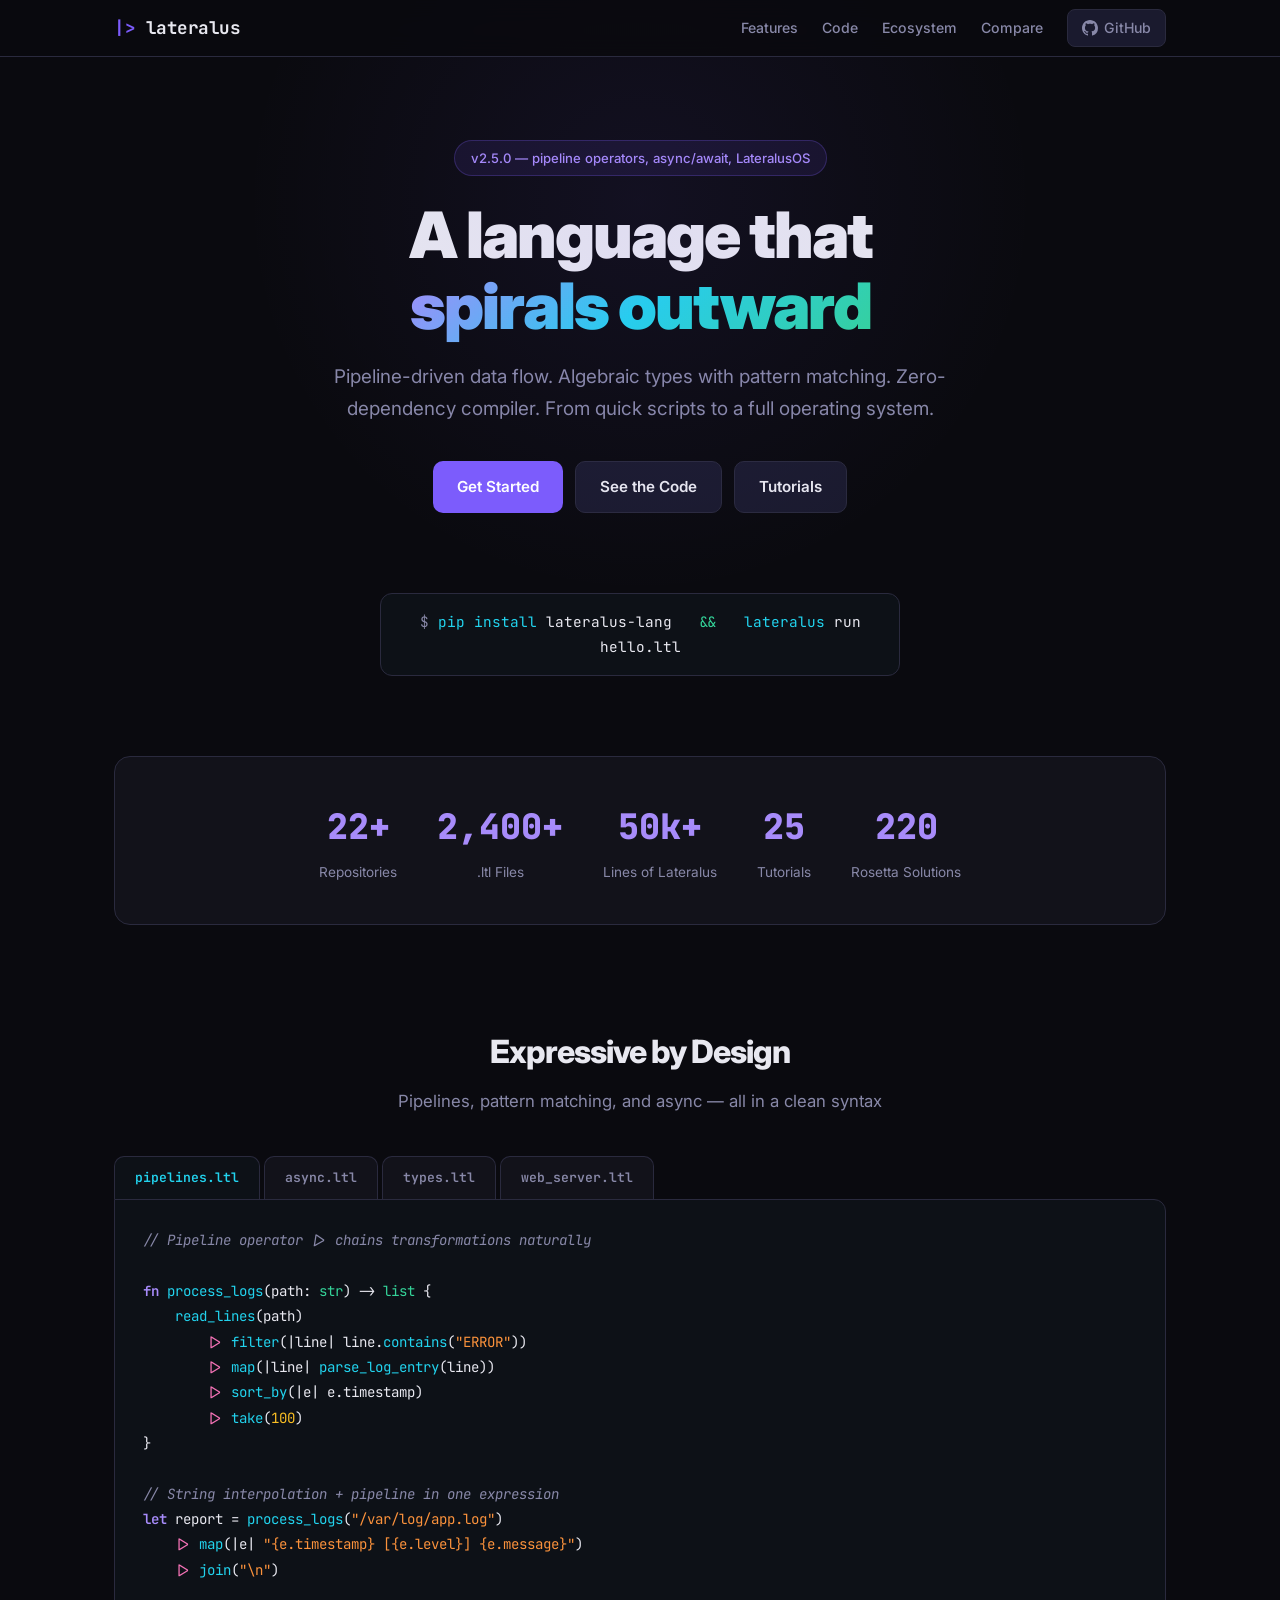
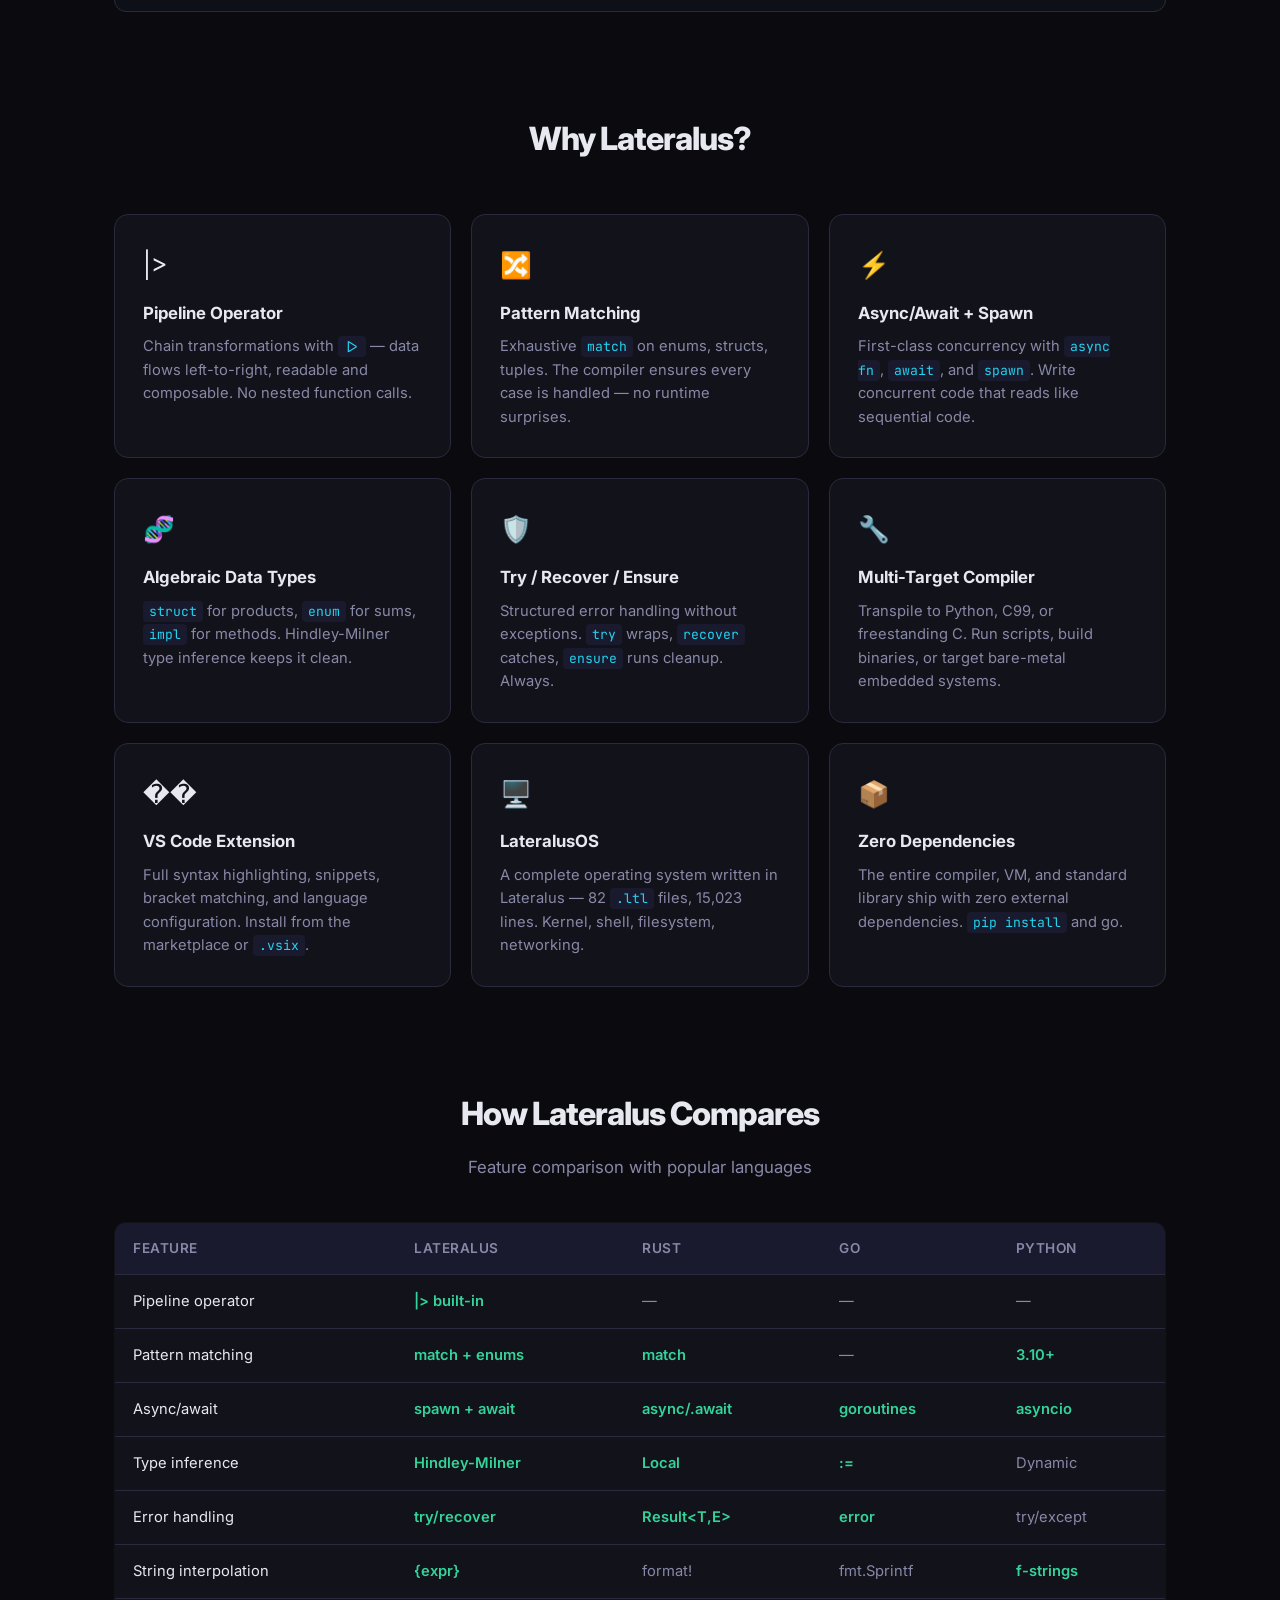
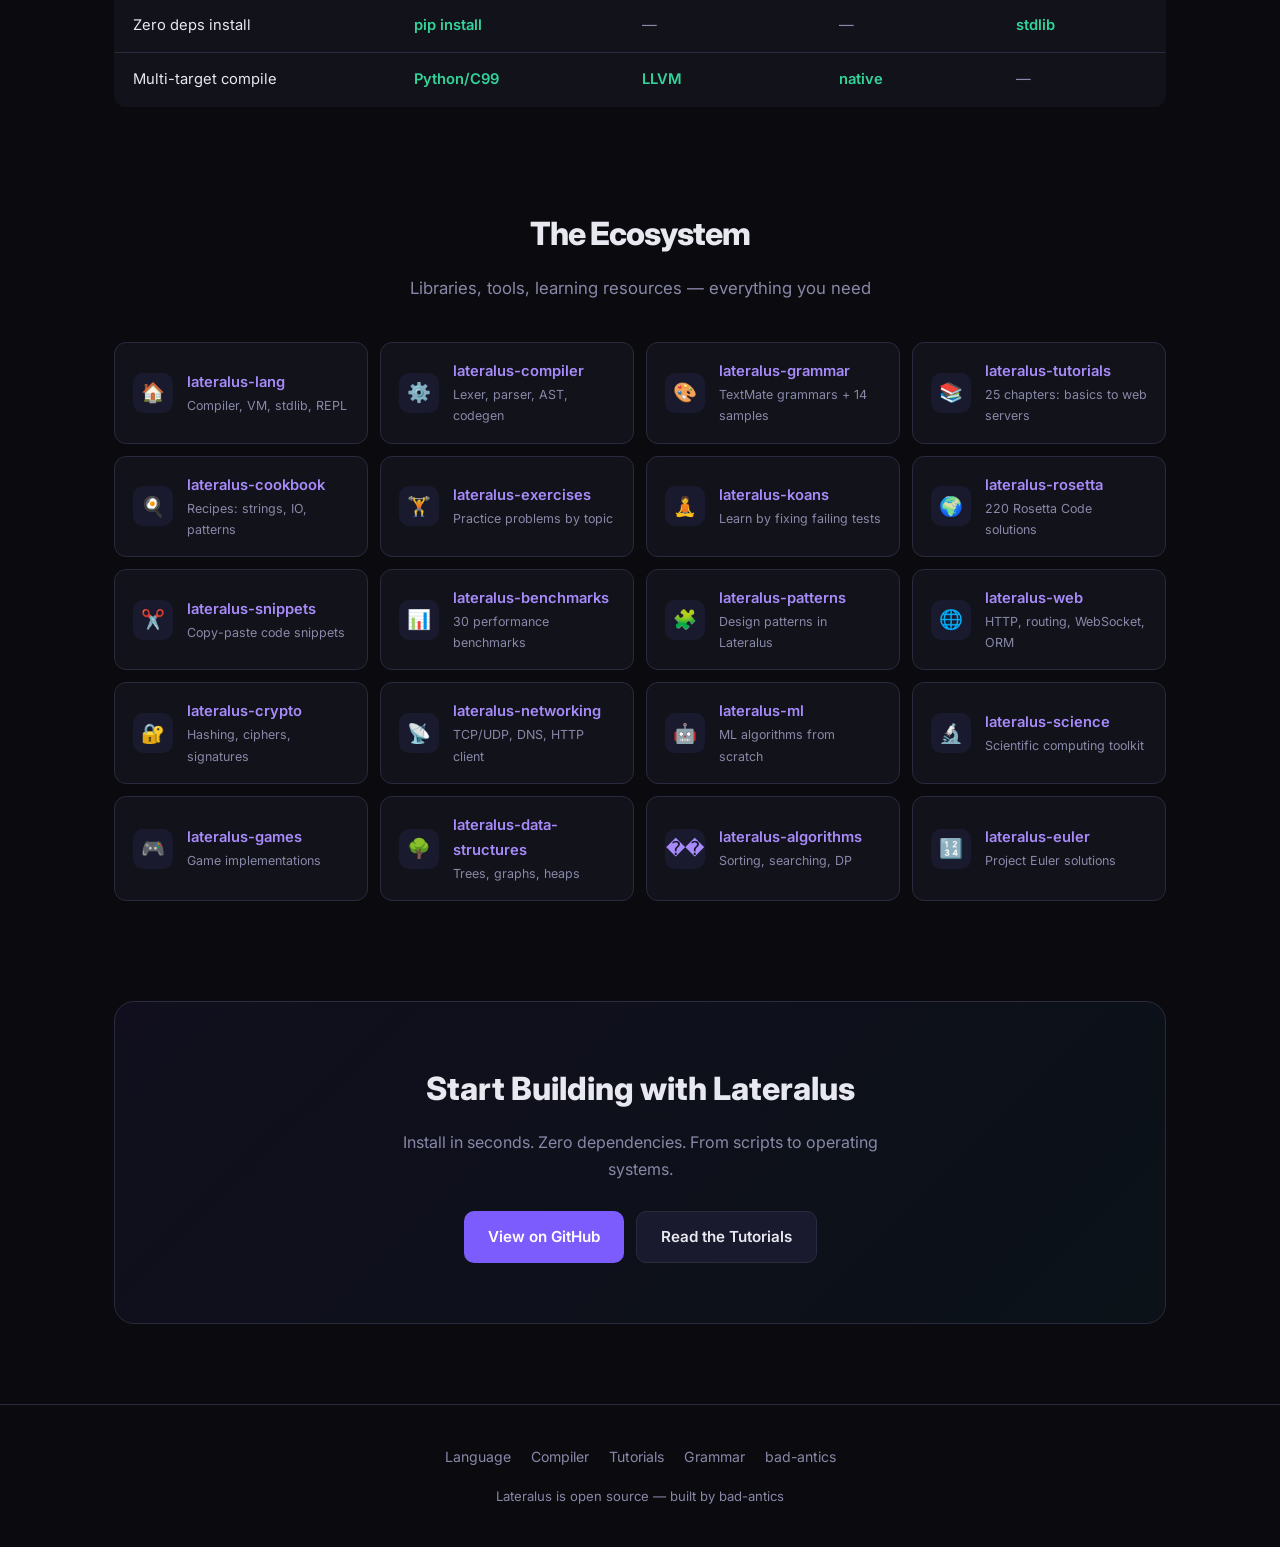
==== lateralus/index.html @ 743e8745 "feat: add Lateralus language landing page + featured card - lateralus/index.html: full landing page " ====
<!DOCTYPE html>
<html lang="en">
<head>
    <meta charset="UTF-8">
    <meta name="viewport" content="width=device-width, initial-scale=1.0">
    <title>Lateralus — A Language That Spirals Outward</title>
    <meta name="description" content="Lateralus is a compiled programming language with pipeline operators, pattern matching, async/await, and zero dependencies. Built for scientists, security researchers, and engineers.">
    <meta property="og:title" content="Lateralus Programming Language">
    <meta property="og:description" content="Pipeline-driven data flow, algebraic types, Hindley-Milner inference. From scripts to operating systems.">
    <meta property="og:type" content="website">
    <meta property="og:url" content="https://bad-antics.github.io/lateralus/">
    <link rel="preconnect" href="https://fonts.googleapis.com">
    <link href="https://fonts.googleapis.com/css2?family=Inter:wght@400;500;600;700;800;900&family=JetBrains+Mono:wght@400;500;600;700&display=swap" rel="stylesheet">
    <style>
        :root {
            --bg: #0a0a0f;
            --bg2: #12121a;
            --bg3: #1a1a2e;
            --bg-code: #0d1117;
            --border: #2a2a3e;
            --text: #e8e8f0;
            --text2: #8888a8;
            --accent: #7c5cfc;
            --accent2: #a78bfa;
            --cyan: #22d3ee;
            --green: #34d399;
            --orange: #fb923c;
            --pink: #f472b6;
            --yellow: #fbbf24;
            --red: #f87171;
            --blue: #60a5fa;
        }

        * { margin: 0; padding: 0; box-sizing: border-box; }
        html { scroll-behavior: smooth; }
        body { font-family: 'Inter', -apple-system, sans-serif; background: var(--bg); color: var(--text); line-height: 1.7; -webkit-font-smoothing: antialiased; }
        a { color: var(--accent2); text-decoration: none; }
        a:hover { color: var(--cyan); }
        code, pre { font-family: 'JetBrains Mono', monospace; }
        .container { max-width: 1100px; margin: 0 auto; padding: 0 24px; }

        /* ── Top Bar ── */
        .topbar { position: fixed; top: 0; left: 0; right: 0; z-index: 100; background: rgba(10,10,15,0.85); backdrop-filter: blur(12px); border-bottom: 1px solid var(--border); }
        .topbar-inner { max-width: 1100px; margin: 0 auto; padding: 0 24px; display: flex; align-items: center; justify-content: space-between; height: 56px; }
        .topbar-logo { font-family: 'JetBrains Mono', monospace; font-weight: 700; font-size: 1.1rem; color: var(--text); letter-spacing: -0.5px; }
        .topbar-logo span { color: var(--accent); }
        .topbar-links { display: flex; gap: 24px; align-items: center; }
        .topbar-links a { color: var(--text2); font-size: 0.88rem; font-weight: 500; }
        .topbar-links a:hover { color: var(--text); }
        .topbar-links .gh { display: inline-flex; align-items: center; gap: 6px; padding: 6px 14px; background: var(--bg3); border: 1px solid var(--border); border-radius: 8px; }
        .topbar-links .gh:hover { border-color: var(--accent); }

        /* ── Hero ── */
        .hero { padding: 140px 0 80px; text-align: center; position: relative; overflow: hidden; }
        .hero::before { content: ''; position: absolute; top: -200px; left: 50%; transform: translateX(-50%); width: 800px; height: 800px; background: radial-gradient(circle, rgba(124,92,252,0.08) 0%, transparent 70%); pointer-events: none; }
        .hero-badge { display: inline-flex; align-items: center; gap: 8px; padding: 6px 16px; background: rgba(124,92,252,0.1); border: 1px solid rgba(124,92,252,0.25); border-radius: 50px; font-size: 0.82rem; color: var(--accent2); margin-bottom: 24px; font-weight: 500; }
        .hero h1 { font-size: 4rem; font-weight: 900; line-height: 1.1; margin-bottom: 20px; letter-spacing: -2px; }
        .hero h1 .gr { background: linear-gradient(135deg, var(--accent2) 0%, var(--cyan) 50%, var(--green) 100%); -webkit-background-clip: text; -webkit-text-fill-color: transparent; background-clip: text; }
        .hero p { font-size: 1.18rem; color: var(--text2); max-width: 620px; margin: 0 auto 36px; line-height: 1.7; }
        .hero-actions { display: flex; gap: 12px; justify-content: center; flex-wrap: wrap; }
        .btn { display: inline-flex; align-items: center; gap: 8px; padding: 12px 24px; border-radius: 10px; font-weight: 600; font-size: 0.95rem; transition: all 0.2s; }
        .btn-primary { background: var(--accent); color: #fff; }
        .btn-primary:hover { background: var(--accent2); color: #fff; transform: translateY(-1px); }
        .btn-secondary { background: var(--bg3); color: var(--text); border: 1px solid var(--border); }
        .btn-secondary:hover { border-color: var(--accent); color: var(--accent2); }

        /* ── Install Banner ── */
        .install { margin: 0 auto 80px; max-width: 520px; background: var(--bg-code); border: 1px solid var(--border); border-radius: 12px; padding: 16px 20px; font-family: 'JetBrains Mono', monospace; font-size: 0.9rem; color: var(--green); text-align: center; position: relative; }
        .install .dollar { color: var(--text2); }
        .install .cmd { color: var(--cyan); }
        .install .arg { color: var(--text); }

        /* ── Code Showcase ── */
        .showcase { margin-bottom: 100px; }
        .showcase h2 { text-align: center; font-size: 2rem; font-weight: 800; margin-bottom: 8px; letter-spacing: -1px; }
        .showcase .sub { text-align: center; color: var(--text2); margin-bottom: 40px; font-size: 1.05rem; }
        .code-tabs { display: flex; gap: 4px; margin-bottom: 0; border-bottom: none; }
        .code-tab { padding: 10px 20px; background: var(--bg2); border: 1px solid var(--border); border-bottom: none; border-radius: 10px 10px 0 0; font-size: 0.82rem; font-weight: 600; color: var(--text2); cursor: pointer; font-family: 'JetBrains Mono', monospace; }
        .code-tab.active { background: var(--bg-code); color: var(--cyan); border-color: var(--border); }
        .code-block { background: var(--bg-code); border: 1px solid var(--border); border-radius: 0 12px 12px 12px; padding: 28px; overflow-x: auto; display: none; }
        .code-block.active { display: block; }
        .code-block pre { font-size: 0.88rem; line-height: 1.8; }
        .kw { color: var(--accent2); font-weight: 600; }
        .fn { color: var(--cyan); }
        .ty { color: var(--green); }
        .st { color: var(--orange); }
        .cm { color: var(--text2); font-style: italic; }
        .op { color: var(--pink); }
        .nu { color: var(--yellow); }
        .vr { color: var(--text); }

        /* ── Features Grid ── */
        .features { margin-bottom: 100px; }
        .features h2 { text-align: center; font-size: 2rem; font-weight: 800; margin-bottom: 48px; letter-spacing: -1px; }
        .feat-grid { display: grid; grid-template-columns: repeat(auto-fit, minmax(300px, 1fr)); gap: 20px; }
        .feat { background: var(--bg2); border: 1px solid var(--border); border-radius: 14px; padding: 28px; transition: border-color 0.2s; }
        .feat:hover { border-color: var(--accent); }
        .feat-icon { font-size: 1.6rem; margin-bottom: 12px; }
        .feat h3 { font-size: 1.05rem; font-weight: 700; margin-bottom: 8px; }
        .feat p { color: var(--text2); font-size: 0.92rem; line-height: 1.6; }
        .feat code { background: var(--bg3); padding: 2px 6px; border-radius: 4px; font-size: 0.82rem; color: var(--cyan); }

        /* ── Ecosystem ── */
        .ecosystem { margin-bottom: 100px; }
        .ecosystem h2 { text-align: center; font-size: 2rem; font-weight: 800; margin-bottom: 12px; letter-spacing: -1px; }
        .ecosystem .sub { text-align: center; color: var(--text2); margin-bottom: 40px; font-size: 1.05rem; }
        .eco-grid { display: grid; grid-template-columns: repeat(auto-fit, minmax(220px, 1fr)); gap: 12px; }
        .eco-card { display: flex; align-items: center; gap: 14px; padding: 16px 18px; background: var(--bg2); border: 1px solid var(--border); border-radius: 12px; transition: all 0.2s; }
        .eco-card:hover { border-color: var(--accent); transform: translateY(-1px); }
        .eco-icon { width: 40px; height: 40px; display: flex; align-items: center; justify-content: center; background: var(--bg3); border-radius: 10px; font-size: 1.2rem; flex-shrink: 0; }
        .eco-name { font-weight: 600; font-size: 0.92rem; }
        .eco-desc { font-size: 0.78rem; color: var(--text2); }

        /* ── Stats Bar ── */
        .stats-bar { display: flex; justify-content: center; flex-wrap: wrap; gap: 40px; margin-bottom: 100px; padding: 40px; background: var(--bg2); border: 1px solid var(--border); border-radius: 16px; }
        .stat-item { text-align: center; }
        .stat-num { font-family: 'JetBrains Mono', monospace; font-size: 2.2rem; font-weight: 800; color: var(--accent2); }
        .stat-label { font-size: 0.85rem; color: var(--text2); margin-top: 4px; }

        /* ── Comparison ── */
        .compare { margin-bottom: 100px; }
        .compare h2 { text-align: center; font-size: 2rem; font-weight: 800; margin-bottom: 12px; letter-spacing: -1px; }
        .compare .sub { text-align: center; color: var(--text2); margin-bottom: 40px; font-size: 1.05rem; }
        .compare table { width: 100%; border-collapse: collapse; background: var(--bg2); border-radius: 12px; overflow: hidden; border: 1px solid var(--border); }
        .compare th { background: var(--bg3); padding: 14px 18px; text-align: left; font-size: 0.85rem; font-weight: 600; color: var(--text2); text-transform: uppercase; letter-spacing: 0.5px; }
        .compare td { padding: 14px 18px; border-top: 1px solid var(--border); font-size: 0.92rem; }
        .compare tr:hover td { background: rgba(124,92,252,0.03); }
        .compare .yes { color: var(--green); font-weight: 600; }
        .compare .no { color: var(--text2); }
        .compare .lang-col { font-weight: 600; color: var(--accent2); }

        /* ── CTA ── */
        .cta { text-align: center; margin-bottom: 80px; padding: 60px 40px; background: linear-gradient(135deg, rgba(124,92,252,0.06) 0%, rgba(34,211,238,0.04) 100%); border: 1px solid var(--border); border-radius: 20px; }
        .cta h2 { font-size: 2rem; font-weight: 800; margin-bottom: 12px; }
        .cta p { color: var(--text2); margin-bottom: 28px; max-width: 500px; margin-left: auto; margin-right: auto; }

        /* ── Footer ── */
        footer { text-align: center; padding: 40px 20px; border-top: 1px solid var(--border); }
        .footer-links { display: flex; justify-content: center; flex-wrap: wrap; gap: 20px; margin-bottom: 16px; }
        .footer-links a { color: var(--text2); font-size: 0.88rem; }
        footer p { color: var(--text2); font-size: 0.82rem; }

        @media (max-width: 768px) {
            .hero h1 { font-size: 2.6rem; }
            .feat-grid { grid-template-columns: 1fr; }
            .eco-grid { grid-template-columns: repeat(auto-fit, minmax(180px, 1fr)); }
            .topbar-links a:not(.gh) { display: none; }
        }
    </style>
</head>
<body>

<div class="topbar">
    <div class="topbar-inner">
        <a href="/lateralus/" class="topbar-logo"><span>|&gt;</span> lateralus</a>
        <div class="topbar-links">
            <a href="#features">Features</a>
            <a href="#showcase">Code</a>
            <a href="#ecosystem">Ecosystem</a>
            <a href="#compare">Compare</a>
            <a href="https://github.com/bad-antics/lateralus-lang" class="gh">
                <svg width="16" height="16" fill="currentColor" viewBox="0 0 16 16"><path d="M8 0C3.58 0 0 3.58 0 8c0 3.54 2.29 6.53 5.47 7.59.4.07.55-.17.55-.38 0-.19-.01-.82-.01-1.49-2.01.37-2.53-.49-2.69-.94-.09-.23-.48-.94-.82-1.13-.28-.15-.68-.52-.01-.53.63-.01 1.08.58 1.23.82.72 1.21 1.87.87 2.33.66.07-.52.28-.87.51-1.07-1.78-.2-3.64-.89-3.64-3.95 0-.87.31-1.59.82-2.15-.08-.2-.36-1.02.08-2.12 0 0 .67-.21 2.2.82.64-.18 1.32-.27 2-.27.68 0 1.36.09 2 .27 1.53-1.04 2.2-.82 2.2-.82.44 1.1.16 1.92.08 2.12.51.56.82 1.27.82 2.15 0 3.07-1.87 3.75-3.65 3.95.29.25.54.73.54 1.48 0 1.07-.01 1.93-.01 2.2 0 .21.15.46.55.38A8.013 8.013 0 0016 8c0-4.42-3.58-8-8-8z"/></svg>
                GitHub
            </a>
        </div>
    </div>
</div>

<section class="hero">
    <div class="container">
        <div class="hero-badge">v2.5.0 — pipeline operators, async/await, LateralusOS</div>
        <h1>A language that<br><span class="gr">spirals outward</span></h1>
        <p>Pipeline-driven data flow. Algebraic types with pattern matching. Zero-dependency compiler. From quick scripts to a full operating system.</p>
        <div class="hero-actions">
            <a href="https://github.com/bad-antics/lateralus-lang" class="btn btn-primary">Get Started</a>
            <a href="#showcase" class="btn btn-secondary">See the Code</a>
            <a href="https://github.com/bad-antics/lateralus-tutorials" class="btn btn-secondary">Tutorials</a>
        </div>
    </div>
</section>

<div class="container">
    <div class="install">
        <span class="dollar">$</span> <span class="cmd">pip install</span> <span class="arg">lateralus-lang</span>
        &nbsp;&nbsp;&amp;&amp;&nbsp;&nbsp;
        <span class="cmd">lateralus</span> <span class="arg">run hello.ltl</span>
    </div>
</div>

<div class="container">
    <div class="stats-bar">
        <div class="stat-item"><div class="stat-num">22+</div><div class="stat-label">Repositories</div></div>
        <div class="stat-item"><div class="stat-num">2,400+</div><div class="stat-label">.ltl Files</div></div>
        <div class="stat-item"><div class="stat-num">50k+</div><div class="stat-label">Lines of Lateralus</div></div>
        <div class="stat-item"><div class="stat-num">25</div><div class="stat-label">Tutorials</div></div>
        <div class="stat-item"><div class="stat-num">220</div><div class="stat-label">Rosetta Solutions</div></div>
    </div>
</div>

<section id="showcase" class="container showcase">
    <h2>Expressive by Design</h2>
    <p class="sub">Pipelines, pattern matching, and async — all in a clean syntax</p>

    <div class="code-tabs">
        <div class="code-tab active" data-tab="pipelines">pipelines.ltl</div>
        <div class="code-tab" data-tab="async">async.ltl</div>
        <div class="code-tab" data-tab="types">types.ltl</div>
        <div class="code-tab" data-tab="web">web_server.ltl</div>
    </div>

    <div class="code-block active" id="tab-pipelines">
<pre><span class="cm">// Pipeline operator |&gt; chains transformations naturally</span>

<span class="kw">fn</span> <span class="fn">process_logs</span>(<span class="vr">path</span>: <span class="ty">str</span>) -> <span class="ty">list</span> {
    <span class="fn">read_lines</span>(<span class="vr">path</span>)
        <span class="op">|&gt;</span> <span class="fn">filter</span>(|<span class="vr">line</span>| <span class="vr">line</span>.<span class="fn">contains</span>(<span class="st">"ERROR"</span>))
        <span class="op">|&gt;</span> <span class="fn">map</span>(|<span class="vr">line</span>| <span class="fn">parse_log_entry</span>(<span class="vr">line</span>))
        <span class="op">|&gt;</span> <span class="fn">sort_by</span>(|<span class="vr">e</span>| <span class="vr">e</span>.<span class="vr">timestamp</span>)
        <span class="op">|&gt;</span> <span class="fn">take</span>(<span class="nu">100</span>)
}

<span class="cm">// String interpolation + pipeline in one expression</span>
<span class="kw">let</span> <span class="vr">report</span> = <span class="fn">process_logs</span>(<span class="st">"/var/log/app.log"</span>)
    <span class="op">|&gt;</span> <span class="fn">map</span>(|<span class="vr">e</span>| <span class="st">"{e.timestamp} [{e.level}] {e.message}"</span>)
    <span class="op">|&gt;</span> <span class="fn">join</span>(<span class="st">"\n"</span>)</pre>
    </div>

    <div class="code-block" id="tab-async">
<pre><span class="cm">// Async/await with spawn for concurrent tasks</span>

<span class="kw">async fn</span> <span class="fn">fetch_all</span>(<span class="vr">urls</span>: <span class="ty">list</span>) -> <span class="ty">list</span> {
    <span class="kw">let</span> <span class="vr">tasks</span> = <span class="vr">urls</span>
        <span class="op">|&gt;</span> <span class="fn">map</span>(|<span class="vr">url</span>| <span class="kw">spawn</span> <span class="fn">http_get</span>(<span class="vr">url</span>))

    <span class="kw">let</span> <span class="vr">results</span> = []
    <span class="kw">for</span> <span class="vr">task</span> <span class="kw">in</span> <span class="vr">tasks</span> {
        <span class="kw">let</span> <span class="vr">resp</span> = <span class="kw">await</span> <span class="vr">task</span>
        <span class="fn">push</span>(<span class="vr">results</span>, <span class="vr">resp</span>.<span class="vr">body</span>)
    }
    <span class="kw">return</span> <span class="vr">results</span>
}

<span class="kw">fn</span> <span class="fn">main</span>() {
    <span class="kw">let</span> <span class="vr">pages</span> = <span class="kw">await</span> <span class="fn">fetch_all</span>([
        <span class="st">"https://api.example.com/users"</span>,
        <span class="st">"https://api.example.com/posts"</span>,
    ])
    <span class="fn">println</span>(<span class="st">"Fetched {len(pages)} pages"</span>)
}</pre>
    </div>

    <div class="code-block" id="tab-types">
<pre><span class="cm">// Algebraic types + exhaustive pattern matching</span>

<span class="kw">enum</span> <span class="ty">Shape</span> {
    <span class="ty">Circle</span>(<span class="ty">float</span>)
    <span class="ty">Rect</span>(<span class="ty">float</span>, <span class="ty">float</span>)
    <span class="ty">Triangle</span>(<span class="ty">float</span>, <span class="ty">float</span>, <span class="ty">float</span>)
}

<span class="kw">fn</span> <span class="fn">area</span>(<span class="vr">s</span>: <span class="ty">Shape</span>) -> <span class="ty">float</span> {
    <span class="kw">match</span> <span class="vr">s</span> {
        <span class="ty">Circle</span>(<span class="vr">r</span>)          => <span class="nu">3.14159</span> * <span class="vr">r</span> * <span class="vr">r</span>
        <span class="ty">Rect</span>(<span class="vr">w</span>, <span class="vr">h</span>)        => <span class="vr">w</span> * <span class="vr">h</span>
        <span class="ty">Triangle</span>(<span class="vr">a</span>, <span class="vr">b</span>, <span class="vr">c</span>) => {
            <span class="kw">let</span> <span class="vr">s</span> = (<span class="vr">a</span> + <span class="vr">b</span> + <span class="vr">c</span>) / <span class="nu">2.0</span>
            <span class="fn">sqrt</span>(<span class="vr">s</span> * (<span class="vr">s</span>-<span class="vr">a</span>) * (<span class="vr">s</span>-<span class="vr">b</span>) * (<span class="vr">s</span>-<span class="vr">c</span>))
        }
    }
}

<span class="kw">let</span> <span class="vr">shapes</span> = [<span class="ty">Circle</span>(<span class="nu">5.0</span>), <span class="ty">Rect</span>(<span class="nu">3.0</span>, <span class="nu">4.0</span>), <span class="ty">Triangle</span>(<span class="nu">3.0</span>, <span class="nu">4.0</span>, <span class="nu">5.0</span>)]
<span class="kw">let</span> <span class="vr">total</span> = <span class="vr">shapes</span> <span class="op">|&gt;</span> <span class="fn">map</span>(<span class="fn">area</span>) <span class="op">|&gt;</span> <span class="fn">sum</span>()</pre>
    </div>

    <div class="code-block" id="tab-web">
<pre><span class="cm">// Full async HTTP server in 20 lines</span>

<span class="kw">import</span> net
<span class="kw">import</span> json

<span class="kw">async fn</span> <span class="fn">handle</span>(<span class="vr">req</span>: <span class="ty">Request</span>) -> <span class="ty">Response</span> {
    <span class="kw">match</span> (<span class="vr">req</span>.<span class="vr">method</span>, <span class="vr">req</span>.<span class="vr">path</span>) {
        (<span class="st">"GET"</span>, <span class="st">"/"</span>)     => <span class="fn">ok</span>(<span class="st">"Welcome to Lateralus"</span>)
        (<span class="st">"GET"</span>, <span class="st">"/api"</span>)   => <span class="fn">json_ok</span>({ <span class="st">"status"</span>: <span class="st">"running"</span> })
        (<span class="st">"POST"</span>, <span class="st">"/echo"</span>) => <span class="fn">ok</span>(<span class="vr">req</span>.<span class="vr">body</span>)
        _                 => <span class="fn">not_found</span>()
    }
}

<span class="kw">fn</span> <span class="fn">main</span>() {
    <span class="kw">let</span> <span class="vr">server</span> = net.<span class="fn">http_server</span>(<span class="st">"0.0.0.0"</span>, <span class="nu">8080</span>)
    <span class="fn">println</span>(<span class="st">"Listening on :8080"</span>)
    <span class="kw">await</span> <span class="vr">server</span>.<span class="fn">serve</span>(<span class="fn">handle</span>)
}</pre>
    </div>
</section>

<section id="features" class="container features">
    <h2>Why Lateralus?</h2>
    <div class="feat-grid">
        <div class="feat">
            <div class="feat-icon">|&gt;</div>
            <h3>Pipeline Operator</h3>
            <p>Chain transformations with <code>|&gt;</code> — data flows left-to-right, readable and composable. No nested function calls.</p>
        </div>
        <div class="feat">
            <div class="feat-icon">🔀</div>
            <h3>Pattern Matching</h3>
            <p>Exhaustive <code>match</code> on enums, structs, tuples. The compiler ensures every case is handled — no runtime surprises.</p>
        </div>
        <div class="feat">
            <div class="feat-icon">⚡</div>
            <h3>Async/Await + Spawn</h3>
            <p>First-class concurrency with <code>async fn</code>, <code>await</code>, and <code>spawn</code>. Write concurrent code that reads like sequential code.</p>
        </div>
        <div class="feat">
            <div class="feat-icon">🧬</div>
            <h3>Algebraic Data Types</h3>
            <p><code>struct</code> for products, <code>enum</code> for sums, <code>impl</code> for methods. Hindley-Milner type inference keeps it clean.</p>
        </div>
        <div class="feat">
            <div class="feat-icon">🛡️</div>
            <h3>Try / Recover / Ensure</h3>
            <p>Structured error handling without exceptions. <code>try</code> wraps, <code>recover</code> catches, <code>ensure</code> runs cleanup. Always.</p>
        </div>
        <div class="feat">
            <div class="feat-icon">🔧</div>
            <h3>Multi-Target Compiler</h3>
            <p>Transpile to Python, C99, or freestanding C. Run scripts, build binaries, or target bare-metal embedded systems.</p>
        </div>
        <div class="feat">
            <div class="feat-icon">��</div>
            <h3>VS Code Extension</h3>
            <p>Full syntax highlighting, snippets, bracket matching, and language configuration. Install from the marketplace or <code>.vsix</code>.</p>
        </div>
        <div class="feat">
            <div class="feat-icon">🖥️</div>
            <h3>LateralusOS</h3>
            <p>A complete operating system written in Lateralus — 82 <code>.ltl</code> files, 15,023 lines. Kernel, shell, filesystem, networking.</p>
        </div>
        <div class="feat">
            <div class="feat-icon">📦</div>
            <h3>Zero Dependencies</h3>
            <p>The entire compiler, VM, and standard library ship with zero external dependencies. <code>pip install</code> and go.</p>
        </div>
    </div>
</section>

<section id="compare" class="container compare">
    <h2>How Lateralus Compares</h2>
    <p class="sub">Feature comparison with popular languages</p>
    <table>
        <thead>
            <tr>
                <th>Feature</th>
                <th>Lateralus</th>
                <th>Rust</th>
                <th>Go</th>
                <th>Python</th>
            </tr>
        </thead>
        <tbody>
            <tr><td>Pipeline operator</td><td class="yes">|&gt; built-in</td><td class="no">—</td><td class="no">—</td><td class="no">—</td></tr>
            <tr><td>Pattern matching</td><td class="yes">match + enums</td><td class="yes">match</td><td class="no">—</td><td class="yes">3.10+</td></tr>
            <tr><td>Async/await</td><td class="yes">spawn + await</td><td class="yes">async/.await</td><td class="yes">goroutines</td><td class="yes">asyncio</td></tr>
            <tr><td>Type inference</td><td class="yes">Hindley-Milner</td><td class="yes">Local</td><td class="yes">:=</td><td class="no">Dynamic</td></tr>
            <tr><td>Error handling</td><td class="yes">try/recover</td><td class="yes">Result&lt;T,E&gt;</td><td class="yes">error</td><td class="no">try/except</td></tr>
            <tr><td>String interpolation</td><td class="yes">{expr}</td><td class="no">format!</td><td class="no">fmt.Sprintf</td><td class="yes">f-strings</td></tr>
            <tr><td>Zero deps install</td><td class="yes">pip install</td><td class="no">—</td><td class="no">—</td><td class="yes">stdlib</td></tr>
            <tr><td>Multi-target compile</td><td class="yes">Python/C99</td><td class="yes">LLVM</td><td class="yes">native</td><td class="no">—</td></tr>
        </tbody>
    </table>
</section>

<section id="ecosystem" class="container ecosystem">
    <h2>The Ecosystem</h2>
    <p class="sub">Libraries, tools, learning resources — everything you need</p>
    <div class="eco-grid">
        <a href="https://github.com/bad-antics/lateralus-lang" class="eco-card">
            <div class="eco-icon">🏠</div>
            <div><div class="eco-name">lateralus-lang</div><div class="eco-desc">Compiler, VM, stdlib, REPL</div></div>
        </a>
        <a href="https://github.com/bad-antics/lateralus-compiler" class="eco-card">
            <div class="eco-icon">⚙️</div>
            <div><div class="eco-name">lateralus-compiler</div><div class="eco-desc">Lexer, parser, AST, codegen</div></div>
        </a>
        <a href="https://github.com/bad-antics/lateralus-grammar" class="eco-card">
            <div class="eco-icon">🎨</div>
            <div><div class="eco-name">lateralus-grammar</div><div class="eco-desc">TextMate grammars + 14 samples</div></div>
        </a>
        <a href="https://github.com/bad-antics/lateralus-tutorials" class="eco-card">
            <div class="eco-icon">📚</div>
            <div><div class="eco-name">lateralus-tutorials</div><div class="eco-desc">25 chapters: basics to web servers</div></div>
        </a>
        <a href="https://github.com/bad-antics/lateralus-cookbook" class="eco-card">
            <div class="eco-icon">🍳</div>
            <div><div class="eco-name">lateralus-cookbook</div><div class="eco-desc">Recipes: strings, IO, patterns</div></div>
        </a>
        <a href="https://github.com/bad-antics/lateralus-exercises" class="eco-card">
            <div class="eco-icon">🏋️</div>
            <div><div class="eco-name">lateralus-exercises</div><div class="eco-desc">Practice problems by topic</div></div>
        </a>
        <a href="https://github.com/bad-antics/lateralus-koans" class="eco-card">
            <div class="eco-icon">🧘</div>
            <div><div class="eco-name">lateralus-koans</div><div class="eco-desc">Learn by fixing failing tests</div></div>
        </a>
        <a href="https://github.com/bad-antics/lateralus-rosetta" class="eco-card">
            <div class="eco-icon">🌍</div>
            <div><div class="eco-name">lateralus-rosetta</div><div class="eco-desc">220 Rosetta Code solutions</div></div>
        </a>
        <a href="https://github.com/bad-antics/lateralus-snippets" class="eco-card">
            <div class="eco-icon">✂️</div>
            <div><div class="eco-name">lateralus-snippets</div><div class="eco-desc">Copy-paste code snippets</div></div>
        </a>
        <a href="https://github.com/bad-antics/lateralus-benchmarks" class="eco-card">
            <div class="eco-icon">📊</div>
            <div><div class="eco-name">lateralus-benchmarks</div><div class="eco-desc">30 performance benchmarks</div></div>
        </a>
        <a href="https://github.com/bad-antics/lateralus-patterns" class="eco-card">
            <div class="eco-icon">🧩</div>
            <div><div class="eco-name">lateralus-patterns</div><div class="eco-desc">Design patterns in Lateralus</div></div>
        </a>
        <a href="https://github.com/bad-antics/lateralus-web" class="eco-card">
            <div class="eco-icon">🌐</div>
            <div><div class="eco-name">lateralus-web</div><div class="eco-desc">HTTP, routing, WebSocket, ORM</div></div>
        </a>
        <a href="https://github.com/bad-antics/lateralus-crypto" class="eco-card">
            <div class="eco-icon">🔐</div>
            <div><div class="eco-name">lateralus-crypto</div><div class="eco-desc">Hashing, ciphers, signatures</div></div>
        </a>
        <a href="https://github.com/bad-antics/lateralus-networking" class="eco-card">
            <div class="eco-icon">📡</div>
            <div><div class="eco-name">lateralus-networking</div><div class="eco-desc">TCP/UDP, DNS, HTTP client</div></div>
        </a>
        <a href="https://github.com/bad-antics/lateralus-ml" class="eco-card">
            <div class="eco-icon">🤖</div>
            <div><div class="eco-name">lateralus-ml</div><div class="eco-desc">ML algorithms from scratch</div></div>
        </a>
        <a href="https://github.com/bad-antics/lateralus-science" class="eco-card">
            <div class="eco-icon">🔬</div>
            <div><div class="eco-name">lateralus-science</div><div class="eco-desc">Scientific computing toolkit</div></div>
        </a>
        <a href="https://github.com/bad-antics/lateralus-games" class="eco-card">
            <div class="eco-icon">🎮</div>
            <div><div class="eco-name">lateralus-games</div><div class="eco-desc">Game implementations</div></div>
        </a>
        <a href="https://github.com/bad-antics/lateralus-data-structures" class="eco-card">
            <div class="eco-icon">🌳</div>
            <div><div class="eco-name">lateralus-data-structures</div><div class="eco-desc">Trees, graphs, heaps</div></div>
        </a>
        <a href="https://github.com/bad-antics/lateralus-algorithms" class="eco-card">
            <div class="eco-icon">��</div>
            <div><div class="eco-name">lateralus-algorithms</div><div class="eco-desc">Sorting, searching, DP</div></div>
        </a>
        <a href="https://github.com/bad-antics/lateralus-euler" class="eco-card">
            <div class="eco-icon">🔢</div>
            <div><div class="eco-name">lateralus-euler</div><div class="eco-desc">Project Euler solutions</div></div>
        </a>
    </div>
</section>

<div class="container">
    <div class="cta">
        <h2>Start Building with Lateralus</h2>
        <p>Install in seconds. Zero dependencies. From scripts to operating systems.</p>
        <div class="hero-actions">
            <a href="https://github.com/bad-antics/lateralus-lang" class="btn btn-primary">View on GitHub</a>
            <a href="https://github.com/bad-antics/lateralus-tutorials" class="btn btn-secondary">Read the Tutorials</a>
        </div>
    </div>
</div>

<footer>
    <div class="footer-links">
        <a href="https://github.com/bad-antics/lateralus-lang">Language</a>
        <a href="https://github.com/bad-antics/lateralus-compiler">Compiler</a>
        <a href="https://github.com/bad-antics/lateralus-tutorials">Tutorials</a>
        <a href="https://github.com/bad-antics/lateralus-grammar">Grammar</a>
        <a href="https://github.com/bad-antics">bad-antics</a>
    </div>
    <p>Lateralus is open source — built by bad-antics</p>
</footer>

<script>
document.querySelectorAll('.code-tab').forEach(tab => {
    tab.addEventListener('click', () => {
        document.querySelectorAll('.code-tab').forEach(t => t.classList.remove('active'));
        document.querySelectorAll('.code-block').forEach(b => b.classList.remove('active'));
        tab.classList.add('active');
        document.getElementById('tab-' + tab.dataset.tab).classList.add('active');
    });
});
</script>

</body>
</html>
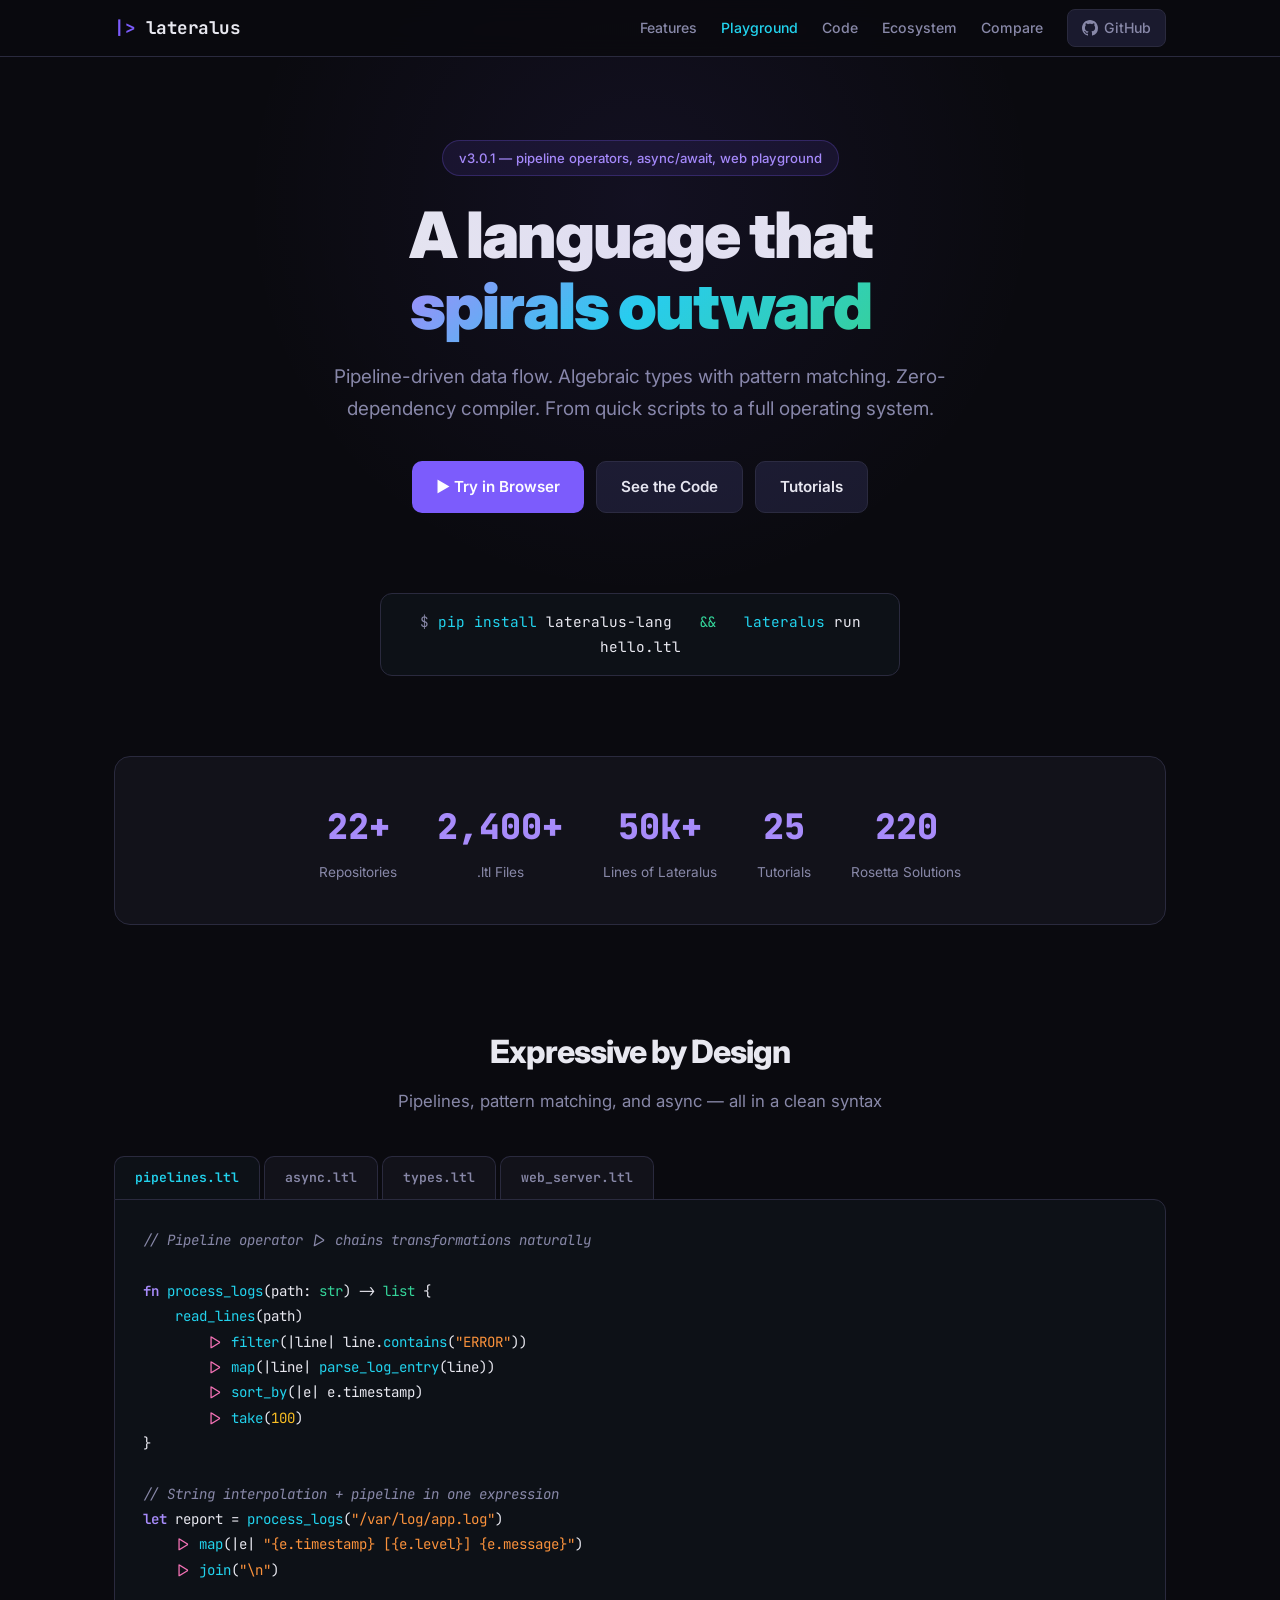
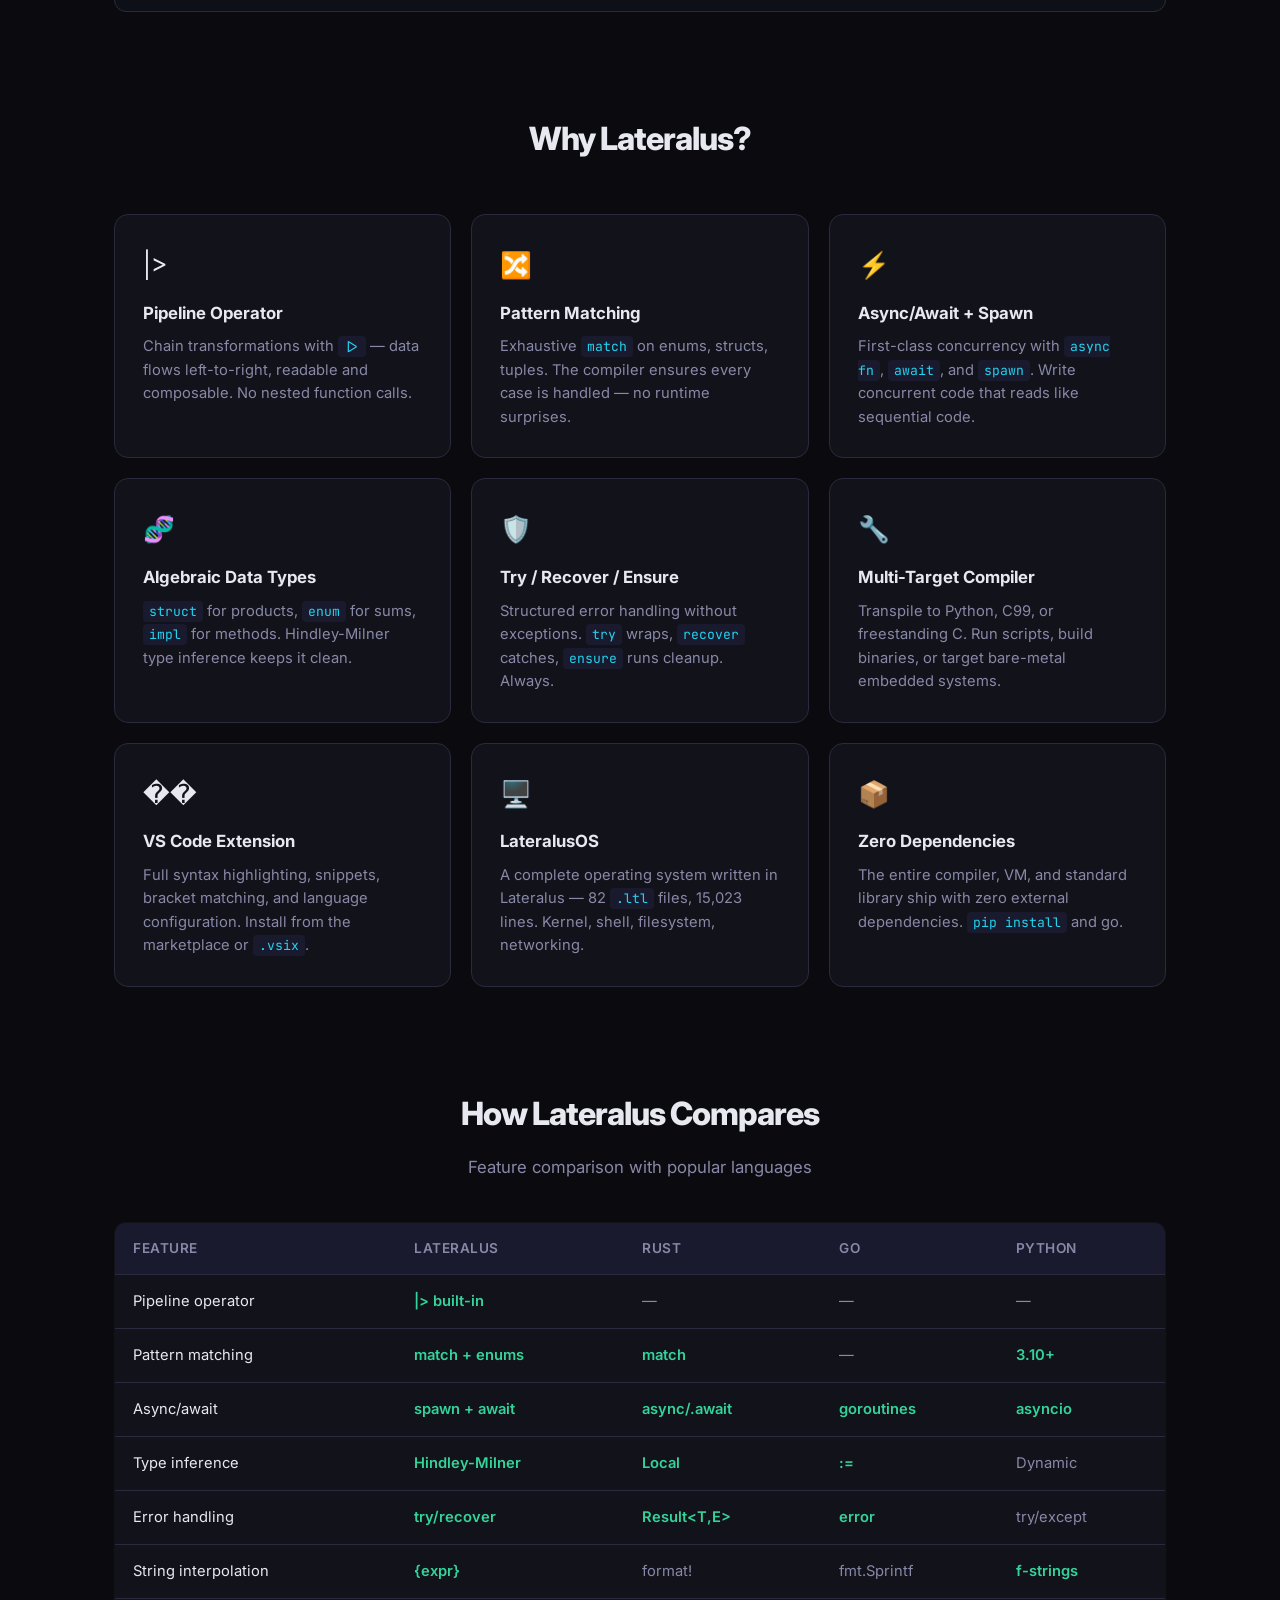
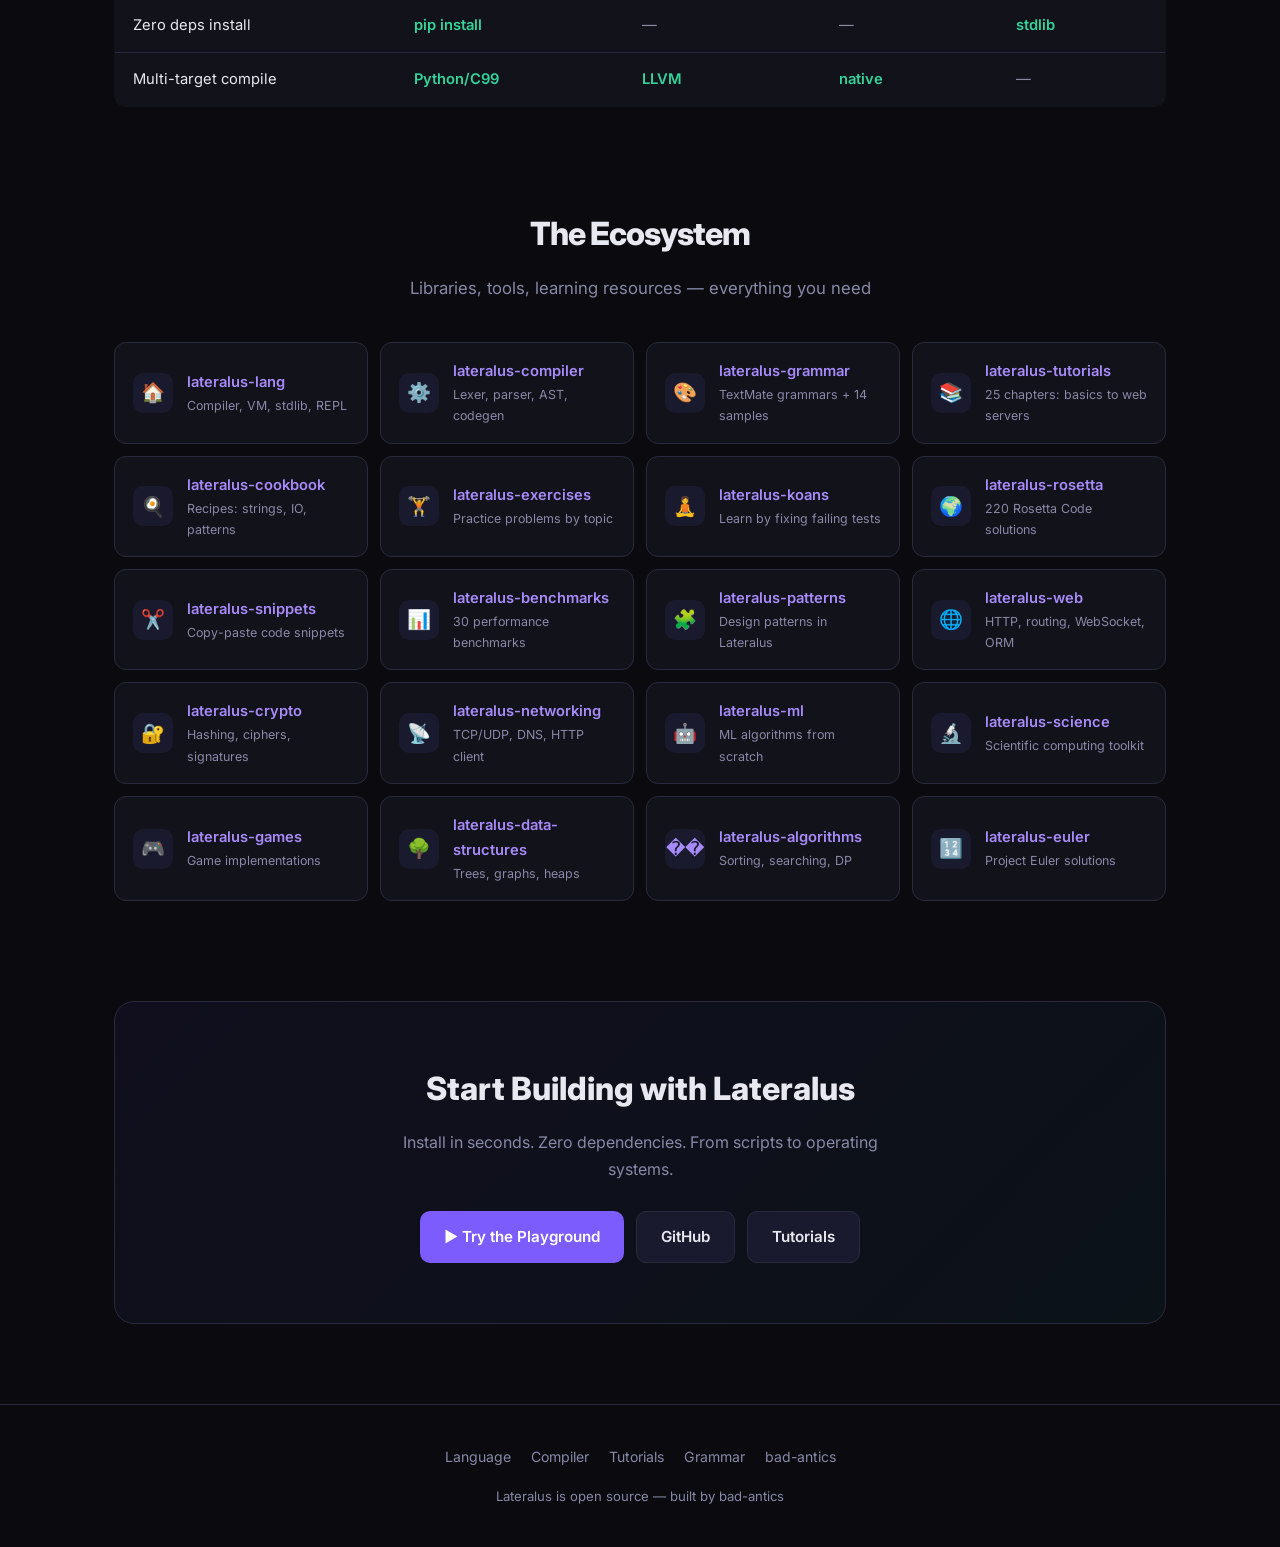
==== commit f7a52129: "Add playground, blog post, social posts, and update landing page - /lateralus/playground/ — interact" ====
--- a/lateralus/index.html
+++ b/lateralus/index.html
@@ -155,6 +155,7 @@
         <a href="/lateralus/" class="topbar-logo"><span>|&gt;</span> lateralus</a>
         <div class="topbar-links">
             <a href="#features">Features</a>
+            <a href="/lateralus/playground/" style="color:var(--cyan)">Playground</a>
             <a href="#showcase">Code</a>
             <a href="#ecosystem">Ecosystem</a>
             <a href="#compare">Compare</a>
@@ -168,11 +169,11 @@
 
 <section class="hero">
     <div class="container">
-        <div class="hero-badge">v2.5.0 — pipeline operators, async/await, LateralusOS</div>
+        <div class="hero-badge">v3.0.1 — pipeline operators, async/await, web playground</div>
         <h1>A language that<br><span class="gr">spirals outward</span></h1>
         <p>Pipeline-driven data flow. Algebraic types with pattern matching. Zero-dependency compiler. From quick scripts to a full operating system.</p>
         <div class="hero-actions">
-            <a href="https://github.com/bad-antics/lateralus-lang" class="btn btn-primary">Get Started</a>
+            <a href="/lateralus/playground/" class="btn btn-primary">▶ Try in Browser</a>
             <a href="#showcase" class="btn btn-secondary">See the Code</a>
             <a href="https://github.com/bad-antics/lateralus-tutorials" class="btn btn-secondary">Tutorials</a>
         </div>
@@ -465,8 +466,9 @@
         <h2>Start Building with Lateralus</h2>
         <p>Install in seconds. Zero dependencies. From scripts to operating systems.</p>
         <div class="hero-actions">
-            <a href="https://github.com/bad-antics/lateralus-lang" class="btn btn-primary">View on GitHub</a>
-            <a href="https://github.com/bad-antics/lateralus-tutorials" class="btn btn-secondary">Read the Tutorials</a>
+            <a href="/lateralus/playground/" class="btn btn-primary">▶ Try the Playground</a>
+            <a href="https://github.com/bad-antics/lateralus-lang" class="btn btn-secondary">GitHub</a>
+            <a href="https://github.com/bad-antics/lateralus-tutorials" class="btn btn-secondary">Tutorials</a>
         </div>
     </div>
 </div>
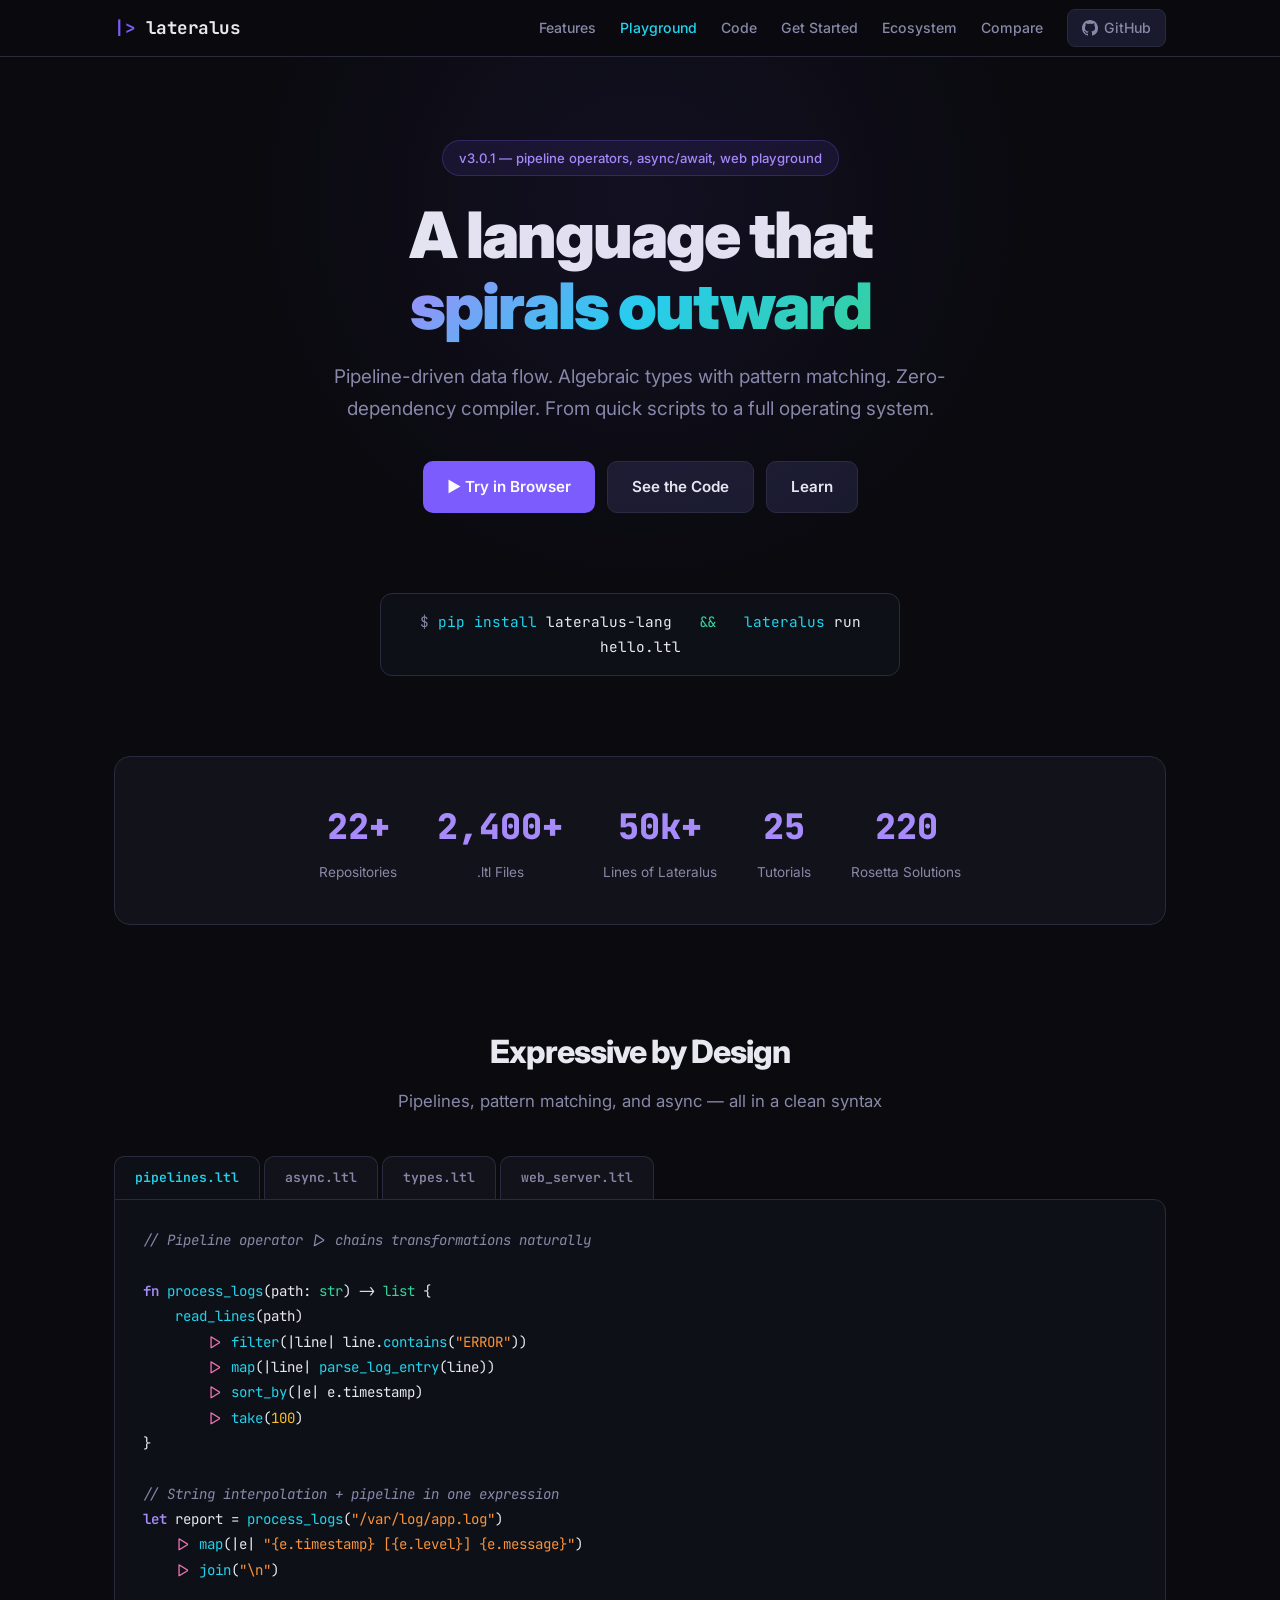
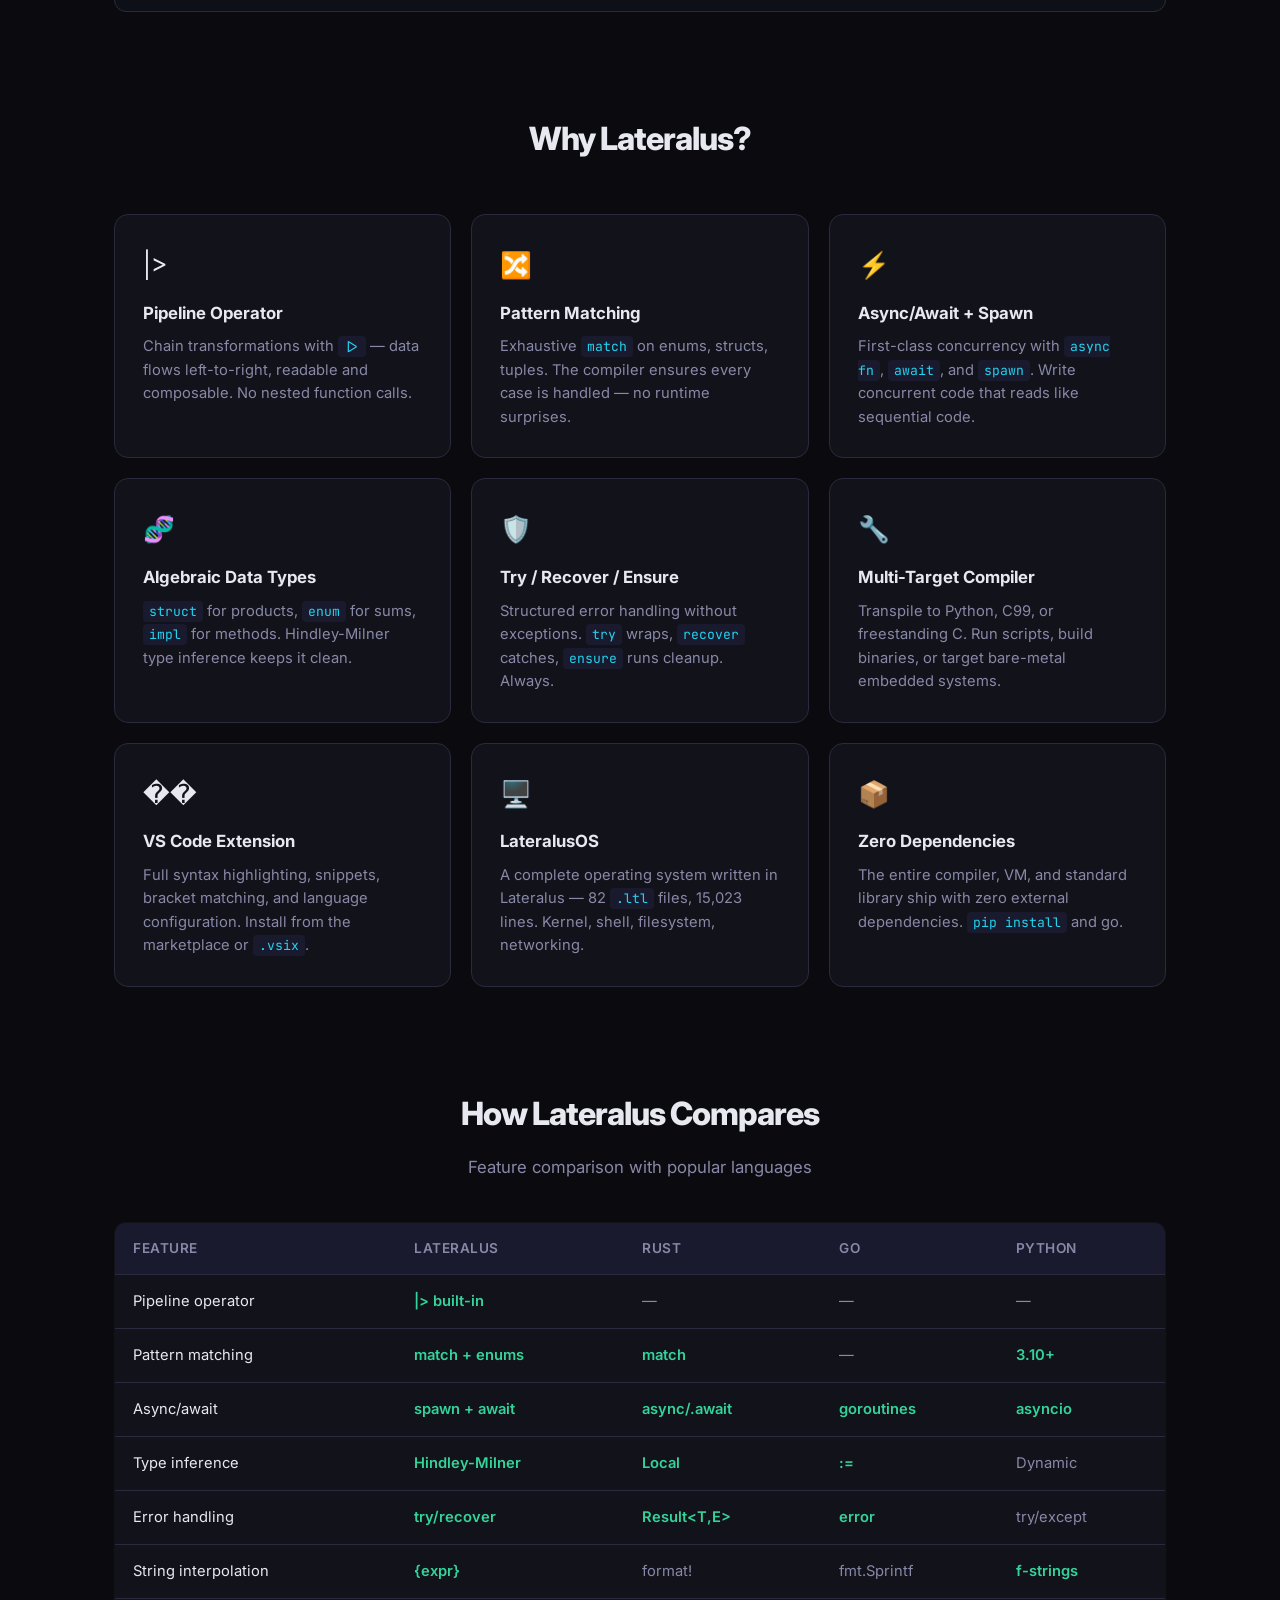
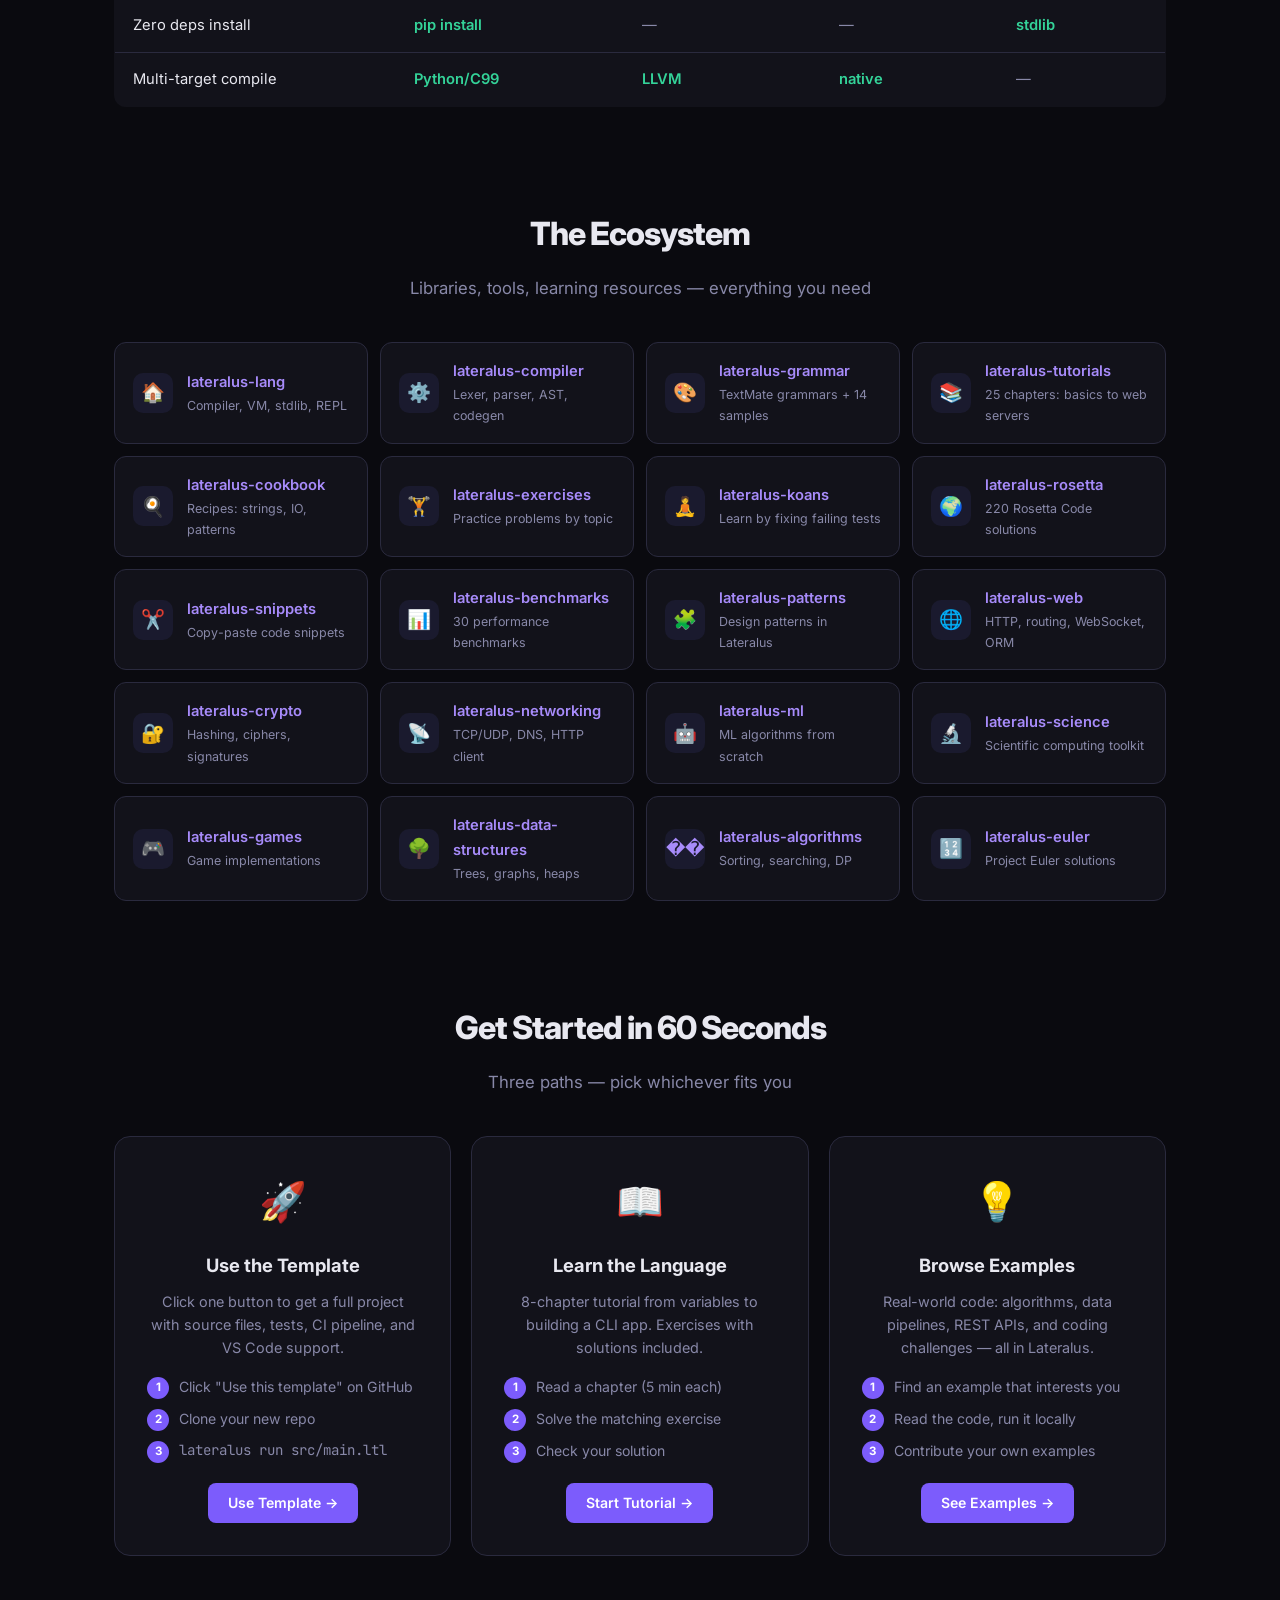
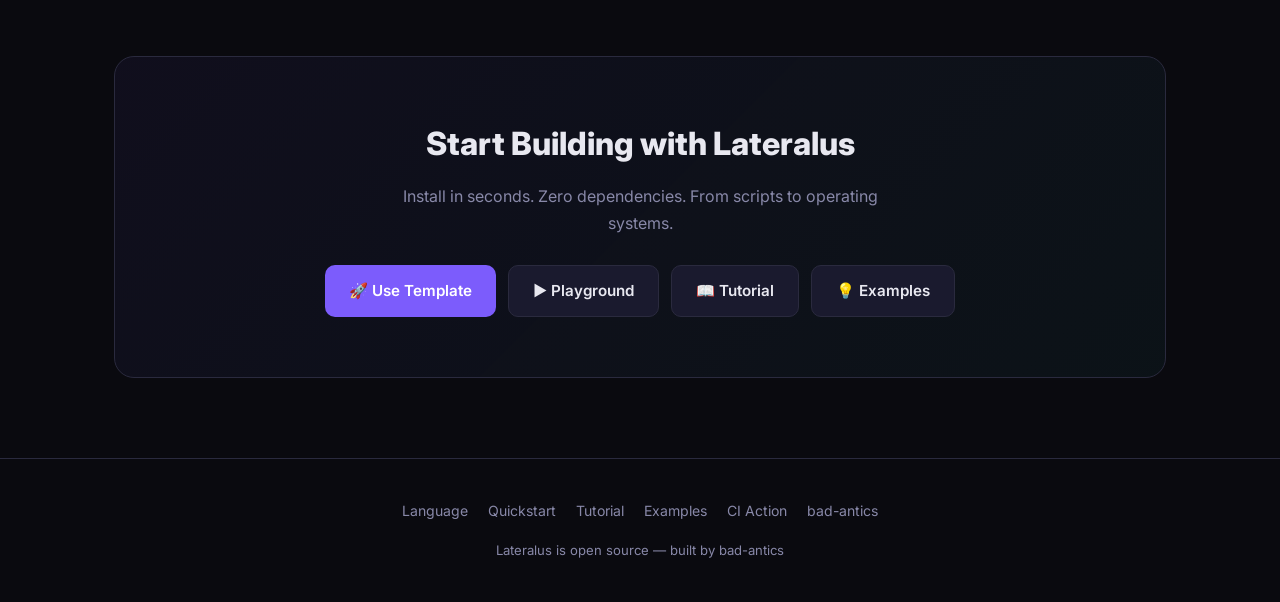
==== commit 48116a78: "feat: add Get Started section, update CTA & nav links - Add 3-card Get Started section (Template, Tu" ====
--- a/lateralus/index.html
+++ b/lateralus/index.html
@@ -129,6 +129,23 @@
         .compare .no { color: var(--text2); }
         .compare .lang-col { font-weight: 600; color: var(--accent2); }
 
+
+        /* ── Get Started ── */
+        .get-started { margin-bottom: 100px; }
+        .get-started h2 { text-align: center; font-size: 2rem; font-weight: 800; margin-bottom: 12px; letter-spacing: -1px; }
+        .get-started .sub { text-align: center; color: var(--text2); margin-bottom: 40px; font-size: 1.05rem; }
+        .gs-grid { display: grid; grid-template-columns: repeat(auto-fit, minmax(280px, 1fr)); gap: 20px; }
+        .gs-card { padding: 32px; background: var(--bg2); border: 1px solid var(--border); border-radius: 16px; transition: all 0.2s; text-align: center; }
+        .gs-card:hover { border-color: var(--accent); transform: translateY(-2px); }
+        .gs-card .gs-icon { font-size: 2.4rem; margin-bottom: 16px; }
+        .gs-card h3 { font-size: 1.15rem; font-weight: 700; margin-bottom: 8px; color: var(--text); }
+        .gs-card p { color: var(--text2); font-size: 0.9rem; margin-bottom: 16px; line-height: 1.6; }
+        .gs-card .gs-link { display: inline-flex; align-items: center; gap: 6px; padding: 8px 20px; background: var(--accent); color: #fff; border-radius: 8px; font-weight: 600; font-size: 0.88rem; transition: background 0.2s; }
+        .gs-card .gs-link:hover { background: var(--accent2); color: #fff; }
+        .gs-steps { display: flex; flex-direction: column; gap: 8px; text-align: left; margin-bottom: 20px; }
+        .gs-step { display: flex; gap: 10px; align-items: flex-start; font-size: 0.88rem; color: var(--text2); }
+        .gs-step .num { background: var(--accent); color: #fff; width: 22px; height: 22px; border-radius: 50%; display: flex; align-items: center; justify-content: center; font-size: 0.72rem; font-weight: 700; flex-shrink: 0; margin-top: 2px; }
+
         /* ── CTA ── */
         .cta { text-align: center; margin-bottom: 80px; padding: 60px 40px; background: linear-gradient(135deg, rgba(124,92,252,0.06) 0%, rgba(34,211,238,0.04) 100%); border: 1px solid var(--border); border-radius: 20px; }
         .cta h2 { font-size: 2rem; font-weight: 800; margin-bottom: 12px; }
@@ -157,6 +174,7 @@
             <a href="#features">Features</a>
             <a href="/lateralus/playground/" style="color:var(--cyan)">Playground</a>
             <a href="#showcase">Code</a>
+            <a href="#get-started">Get Started</a>
             <a href="#ecosystem">Ecosystem</a>
             <a href="#compare">Compare</a>
             <a href="https://github.com/bad-antics/lateralus-lang" class="gh">
@@ -175,7 +193,7 @@
         <div class="hero-actions">
             <a href="/lateralus/playground/" class="btn btn-primary">▶ Try in Browser</a>
             <a href="#showcase" class="btn btn-secondary">See the Code</a>
-            <a href="https://github.com/bad-antics/lateralus-tutorials" class="btn btn-secondary">Tutorials</a>
+            <a href="https://github.com/bad-antics/learn-lateralus" class="btn btn-secondary">Learn</a>
         </div>
     </div>
 </section>
@@ -461,14 +479,56 @@
     </div>
 </section>
 
+
+<section id="get-started" class="container get-started">
+    <h2>Get Started in 60 Seconds</h2>
+    <p class="sub">Three paths — pick whichever fits you</p>
+    <div class="gs-grid">
+        <div class="gs-card">
+            <div class="gs-icon">🚀</div>
+            <h3>Use the Template</h3>
+            <p>Click one button to get a full project with source files, tests, CI pipeline, and VS Code support.</p>
+            <div class="gs-steps">
+                <div class="gs-step"><span class="num">1</span> Click "Use this template" on GitHub</div>
+                <div class="gs-step"><span class="num">2</span> Clone your new repo</div>
+                <div class="gs-step"><span class="num">3</span> <code>lateralus run src/main.ltl</code></div>
+            </div>
+            <a href="https://github.com/bad-antics/lateralus-quickstart" class="gs-link">Use Template →</a>
+        </div>
+        <div class="gs-card">
+            <div class="gs-icon">📖</div>
+            <h3>Learn the Language</h3>
+            <p>8-chapter tutorial from variables to building a CLI app. Exercises with solutions included.</p>
+            <div class="gs-steps">
+                <div class="gs-step"><span class="num">1</span> Read a chapter (5 min each)</div>
+                <div class="gs-step"><span class="num">2</span> Solve the matching exercise</div>
+                <div class="gs-step"><span class="num">3</span> Check your solution</div>
+            </div>
+            <a href="https://github.com/bad-antics/learn-lateralus" class="gs-link">Start Tutorial →</a>
+        </div>
+        <div class="gs-card">
+            <div class="gs-icon">💡</div>
+            <h3>Browse Examples</h3>
+            <p>Real-world code: algorithms, data pipelines, REST APIs, and coding challenges — all in Lateralus.</p>
+            <div class="gs-steps">
+                <div class="gs-step"><span class="num">1</span> Find an example that interests you</div>
+                <div class="gs-step"><span class="num">2</span> Read the code, run it locally</div>
+                <div class="gs-step"><span class="num">3</span> Contribute your own examples</div>
+            </div>
+            <a href="https://github.com/bad-antics/lateralus-examples" class="gs-link">See Examples →</a>
+        </div>
+    </div>
+</section>
+
 <div class="container">
     <div class="cta">
         <h2>Start Building with Lateralus</h2>
         <p>Install in seconds. Zero dependencies. From scripts to operating systems.</p>
         <div class="hero-actions">
-            <a href="/lateralus/playground/" class="btn btn-primary">▶ Try the Playground</a>
-            <a href="https://github.com/bad-antics/lateralus-lang" class="btn btn-secondary">GitHub</a>
-            <a href="https://github.com/bad-antics/lateralus-tutorials" class="btn btn-secondary">Tutorials</a>
+            <a href="https://github.com/bad-antics/lateralus-quickstart" class="btn btn-primary">🚀 Use Template</a>
+            <a href="/lateralus/playground/" class="btn btn-secondary">▶ Playground</a>
+            <a href="https://github.com/bad-antics/learn-lateralus" class="btn btn-secondary">📖 Tutorial</a>
+            <a href="https://github.com/bad-antics/lateralus-examples" class="btn btn-secondary">💡 Examples</a>
         </div>
     </div>
 </div>
@@ -476,9 +536,10 @@
 <footer>
     <div class="footer-links">
         <a href="https://github.com/bad-antics/lateralus-lang">Language</a>
-        <a href="https://github.com/bad-antics/lateralus-compiler">Compiler</a>
-        <a href="https://github.com/bad-antics/lateralus-tutorials">Tutorials</a>
-        <a href="https://github.com/bad-antics/lateralus-grammar">Grammar</a>
+        <a href="https://github.com/bad-antics/lateralus-quickstart">Quickstart</a>
+        <a href="https://github.com/bad-antics/learn-lateralus">Tutorial</a>
+        <a href="https://github.com/bad-antics/lateralus-examples">Examples</a>
+        <a href="https://github.com/bad-antics/lateralus-action">CI Action</a>
         <a href="https://github.com/bad-antics">bad-antics</a>
     </div>
     <p>Lateralus is open source — built by bad-antics</p>
